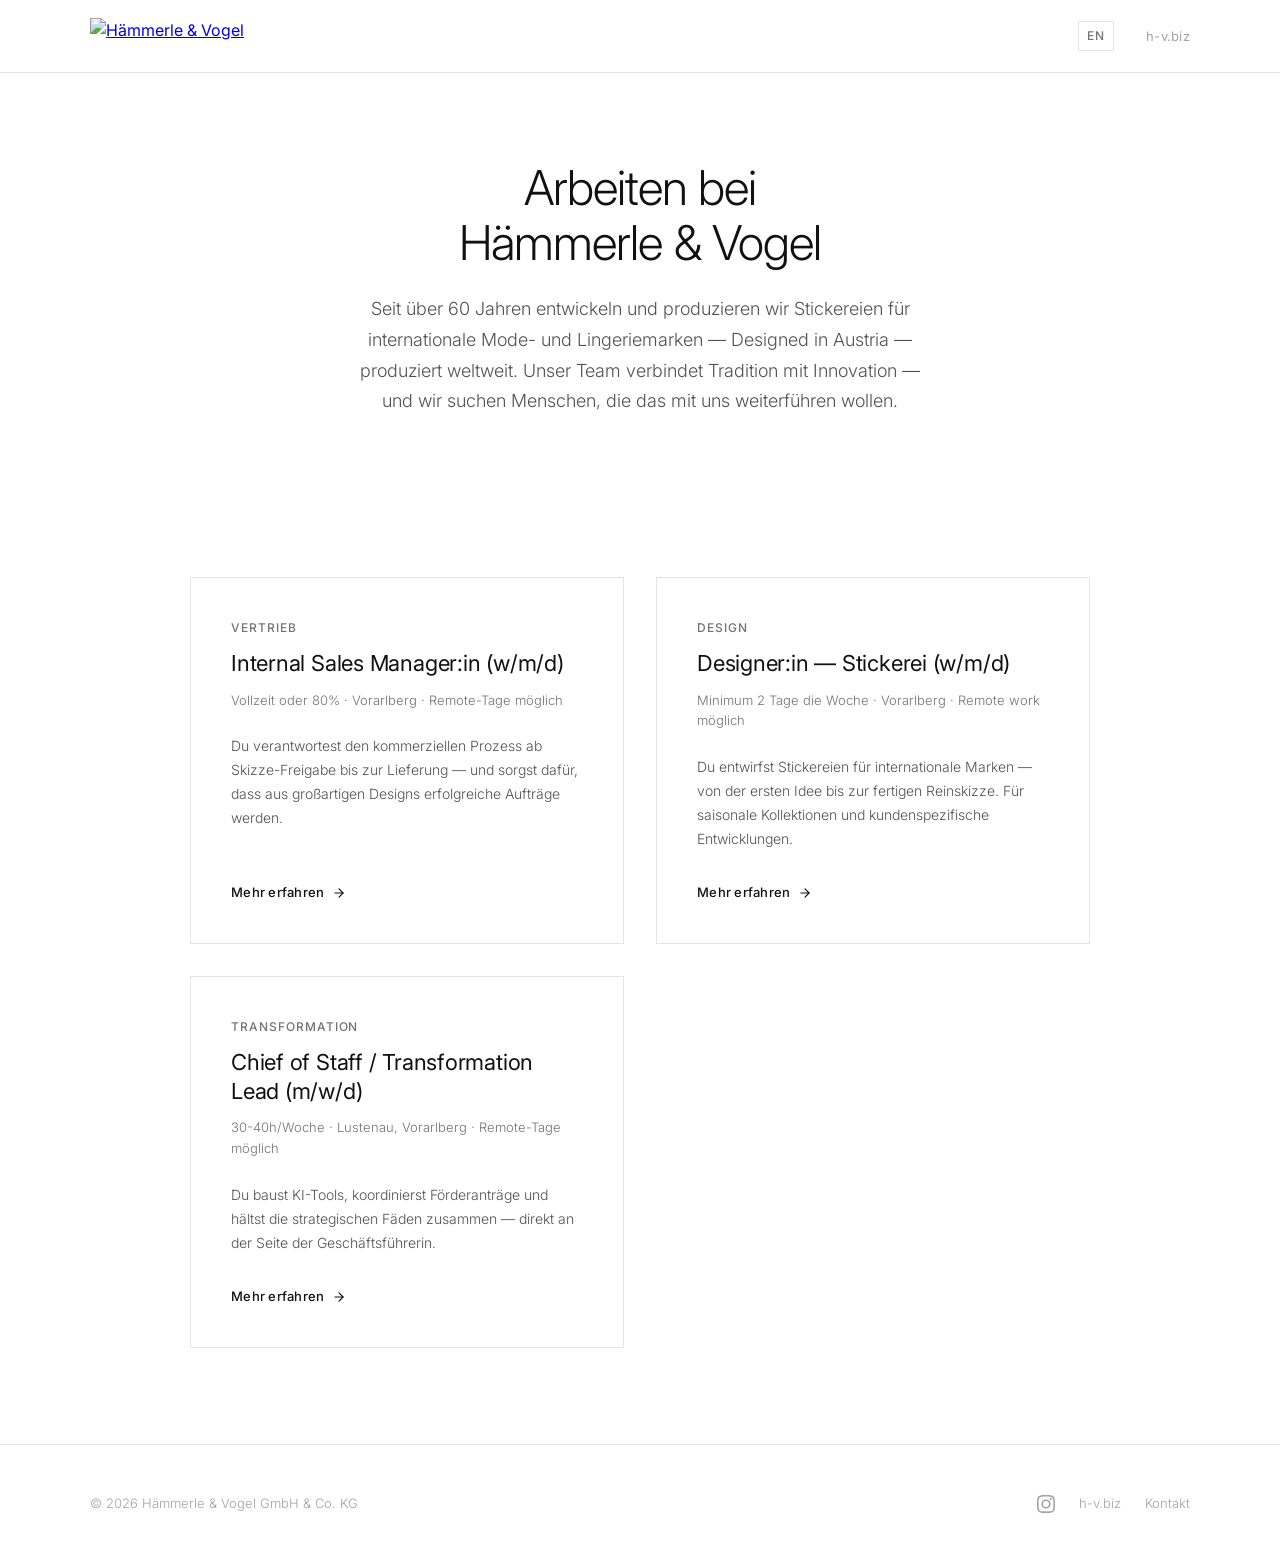
==== index.html @ c1deccae "Add Chief of Staff / Transformation Lead role (DE + EN) New role page for CoS position with full job" ====
<!DOCTYPE html>
<html lang="de">
<head>
  <meta charset="UTF-8">
  <meta name="viewport" content="width=device-width, initial-scale=1.0">
  <title>Karriere — Hämmerle & Vogel</title>
  <meta name="description" content="Offene Stellen bei Hämmerle & Vogel in Vorarlberg. Stickereien für internationale Modemarken.">
  <meta property="og:title" content="Karriere — Hämmerle & Vogel">
  <meta property="og:description" content="Stickereien für internationale Mode- und Lingeriemarken — Designed in Austria, produziert weltweit. Wir suchen Verstärkung.">
  <meta property="og:type" content="website">
  <meta property="og:url" content="https://career-hv.vercel.app/">
  <meta property="og:image" content="https://career-hv.vercel.app/og-image.png">
  <meta property="og:image:width" content="1200">
  <meta property="og:image:height" content="630">
  <meta name="twitter:card" content="summary_large_image">
  <link rel="icon" href="favicon.svg" type="image/svg+xml">
  <link rel="preconnect" href="https://fonts.googleapis.com">
  <link rel="preconnect" href="https://fonts.gstatic.com" crossorigin>
  <link href="https://fonts.googleapis.com/css2?family=Inter:wght@300;400;500;600&display=swap" rel="stylesheet">
  <link rel="stylesheet" href="style.css">
</head>
<body>

  <nav>
    <div class="nav-inner">
      <a href="index.html" class="logo">
        <img src="https://images.squarespace-cdn.com/content/v1/5a98693a266c07ce3d9a04ee/1521061264012-9QPG0A5AFNEHO2R7N0CA/hvlogo.png" alt="Hämmerle & Vogel">
      </a>
      <div class="nav-links">
        <a href="en/index.html" class="lang-toggle">EN</a>
        <a href="https://www.h-v.biz" class="back-link">h-v.biz</a>
      </div>
    </div>
  </nav>

  <section class="hero">
    <h1>Arbeiten bei<br>Hämmerle & Vogel</h1>
    <p>Seit über 60 Jahren entwickeln und produzieren wir Stickereien für internationale Mode- und Lingeriemarken — Designed in Austria — produziert weltweit. Unser Team verbindet Tradition mit Innovation — und wir suchen Menschen, die das mit uns weiterführen wollen.</p>
  </section>

  <section class="roles">
    <div class="roles-inner">

      <a href="internal-sales.html" class="role-card">
        <div class="job-tag">Vertrieb</div>
        <h2>Internal Sales Manager:in (w/m/d)</h2>
        <div class="role-meta">Vollzeit oder 80% · Vorarlberg · Remote-Tage möglich</div>
        <div class="role-teaser">Du verantwortest den kommerziellen Prozess ab Skizze-Freigabe bis zur Lieferung — und sorgst dafür, dass aus großartigen Designs erfolgreiche Aufträge werden.</div>
        <div class="card-link">
          Mehr erfahren
          <svg viewBox="0 0 24 24" fill="none" stroke="currentColor" stroke-width="2" stroke-linecap="round" stroke-linejoin="round"><path d="M5 12h14"/><path d="m12 5 7 7-7 7"/></svg>
        </div>
      </a>

      <a href="design.html" class="role-card">
        <div class="job-tag">Design</div>
        <h2>Designer:in — Stickerei (w/m/d)</h2>
        <div class="role-meta">Minimum 2 Tage die Woche · Vorarlberg · Remote work möglich</div>
        <div class="role-teaser">Du entwirfst Stickereien für internationale Marken — von der ersten Idee bis zur fertigen Reinskizze. Für saisonale Kollektionen und kundenspezifische Entwicklungen.</div>
        <div class="card-link">
          Mehr erfahren
          <svg viewBox="0 0 24 24" fill="none" stroke="currentColor" stroke-width="2" stroke-linecap="round" stroke-linejoin="round"><path d="M5 12h14"/><path d="m12 5 7 7-7 7"/></svg>
        </div>
      </a>

      <a href="cos.html" class="role-card">
        <div class="job-tag">Transformation</div>
        <h2>Chief of Staff / Transformation Lead (m/w/d)</h2>
        <div class="role-meta">30-40h/Woche · Lustenau, Vorarlberg · Remote-Tage möglich</div>
        <div class="role-teaser">Du baust KI-Tools, koordinierst Förderanträge und hältst die strategischen Fäden zusammen — direkt an der Seite der Geschäftsführerin.</div>
        <div class="card-link">
          Mehr erfahren
          <svg viewBox="0 0 24 24" fill="none" stroke="currentColor" stroke-width="2" stroke-linecap="round" stroke-linejoin="round"><path d="M5 12h14"/><path d="m12 5 7 7-7 7"/></svg>
        </div>
      </a>

    </div>
  </section>

  <footer>
    <div class="footer-inner">
      <div class="footer-left">&copy; 2026 Hämmerle & Vogel GmbH & Co. KG</div>
      <div class="footer-links">
        <a href="https://www.instagram.com/haemmerleandvogel/" target="_blank" rel="noopener" aria-label="Instagram">
          <svg viewBox="0 0 24 24" xmlns="http://www.w3.org/2000/svg"><path fill="currentColor" d="M12 2.163c3.204 0 3.584.012 4.85.07 3.252.148 4.771 1.691 4.919 4.919.058 1.265.069 1.645.069 4.849 0 3.205-.012 3.584-.069 4.849-.149 3.225-1.664 4.771-4.919 4.919-1.266.058-1.644.07-4.85.07-3.204 0-3.584-.012-4.849-.07-3.26-.149-4.771-1.699-4.919-4.92-.058-1.265-.07-1.644-.07-4.849 0-3.204.013-3.583.07-4.849.149-3.227 1.664-4.771 4.919-4.919 1.266-.057 1.645-.069 4.849-.069zM12 0C8.741 0 8.333.014 7.053.072 2.695.272.273 2.69.073 7.052.014 8.333 0 8.741 0 12c0 3.259.014 3.668.072 4.948.2 4.358 2.618 6.78 6.98 6.98C8.333 23.986 8.741 24 12 24c3.259 0 3.668-.014 4.948-.072 4.354-.2 6.782-2.618 6.979-6.98.059-1.28.073-1.689.073-4.948 0-3.259-.014-3.667-.072-4.947-.196-4.354-2.617-6.78-6.979-6.98C15.668.014 15.259 0 12 0zm0 5.838a6.162 6.162 0 100 12.324 6.162 6.162 0 000-12.324zM12 16a4 4 0 110-8 4 4 0 010 8zm6.406-11.845a1.44 1.44 0 100 2.881 1.44 1.44 0 000-2.881z"/></svg>
        </a>
        <a href="https://www.h-v.biz">h-v.biz</a>
        <a href="mailto:lara.haemmerle@h-v.biz">Kontakt</a>
      </div>
    </div>
  </footer>

</body>
</html>
---- style.css ----
*, *::before, *::after { margin: 0; padding: 0; box-sizing: border-box; }

:root {
  --black: #111111;
  --white: #ffffff;
  --gray-50: #fafafa;
  --gray-100: #f5f5f5;
  --gray-200: #e5e5e5;
  --gray-400: #a3a3a3;
  --gray-500: #737373;
  --gray-600: #525252;
  --gray-800: #262626;
}

html { scroll-behavior: smooth; }

body {
  font-family: 'Inter', -apple-system, BlinkMacSystemFont, sans-serif;
  color: var(--black);
  background: var(--white);
  line-height: 1.6;
  -webkit-font-smoothing: antialiased;
}

/* --- NAV --- */
nav {
  position: fixed;
  top: 0;
  width: 100%;
  background: rgba(255,255,255,0.95);
  backdrop-filter: blur(10px);
  -webkit-backdrop-filter: blur(10px);
  border-bottom: 1px solid var(--gray-200);
  z-index: 100;
  padding: 0 2rem;
}
.nav-inner {
  max-width: 1100px;
  margin: 0 auto;
  display: flex;
  align-items: center;
  justify-content: space-between;
  height: 72px;
}
.logo img {
  height: 36px;
  display: block;
}
.nav-links { display: flex; gap: 2rem; align-items: center; }
.nav-links a {
  text-decoration: none;
  color: var(--gray-600);
  font-size: 0.875rem;
  font-weight: 400;
  letter-spacing: 0.02em;
  transition: color 0.2s;
}
.nav-links a:hover { color: var(--black); }
.nav-links a.back-link {
  color: var(--gray-400);
  font-size: 0.8125rem;
}
.nav-links a.lang-toggle {
  font-size: 0.75rem;
  font-weight: 500;
  letter-spacing: 0.08em;
  color: var(--gray-500);
  border: 1px solid var(--gray-200);
  padding: 0.25rem 0.5rem;
  transition: border-color 0.2s, color 0.2s;
}
.nav-links a.lang-toggle:hover {
  border-color: var(--gray-400);
  color: var(--black);
}

/* --- HERO --- */
.hero {
  padding: 10rem 2rem 6rem;
  text-align: center;
  background: var(--white);
}
.hero h1 {
  font-size: 3rem;
  font-weight: 300;
  letter-spacing: -0.02em;
  margin-bottom: 1.5rem;
  line-height: 1.15;
}
.hero p {
  font-size: 1.125rem;
  color: var(--gray-600);
  max-width: 560px;
  margin: 0 auto;
  font-weight: 300;
  line-height: 1.7;
}

/* --- SECTION --- */
.section {
  padding: 5rem 2rem;
}
.section-inner {
  max-width: 800px;
  margin: 0 auto;
}
.section-divider {
  width: 100%;
  height: 1px;
  background: var(--gray-200);
  max-width: 800px;
  margin: 0 auto;
}

/* --- ROLE CARDS (landing page) --- */
.roles {
  padding: 4rem 2rem 6rem;
}
.roles-inner {
  max-width: 900px;
  margin: 0 auto;
  display: grid;
  grid-template-columns: 1fr 1fr;
  gap: 2rem;
}
.role-card {
  border: 1px solid var(--gray-200);
  padding: 2.5rem;
  text-decoration: none;
  color: inherit;
  transition: border-color 0.2s, box-shadow 0.2s;
  display: flex;
  flex-direction: column;
}
.role-card:hover {
  border-color: var(--gray-400);
  box-shadow: 0 4px 24px rgba(0,0,0,0.04);
}
.role-card .job-tag {
  display: inline-block;
  font-size: 0.75rem;
  font-weight: 500;
  letter-spacing: 0.08em;
  text-transform: uppercase;
  color: var(--gray-500);
  margin-bottom: 0.75rem;
}
.role-card h2 {
  font-size: 1.375rem;
  font-weight: 400;
  letter-spacing: -0.01em;
  margin-bottom: 0.75rem;
  line-height: 1.3;
}
.role-card .role-meta {
  font-size: 0.8125rem;
  color: var(--gray-500);
  font-weight: 300;
  margin-bottom: 1.5rem;
  line-height: 1.6;
}
.role-card .role-teaser {
  font-size: 0.875rem;
  color: var(--gray-600);
  font-weight: 300;
  line-height: 1.7;
  flex: 1;
  margin-bottom: 2rem;
}
.role-card .card-link {
  font-size: 0.8125rem;
  font-weight: 500;
  color: var(--black);
  letter-spacing: 0.02em;
  display: flex;
  align-items: center;
  gap: 0.5rem;
}
.role-card .card-link svg {
  width: 14px;
  height: 14px;
  transition: transform 0.2s;
}
.role-card:hover .card-link svg {
  transform: translateX(3px);
}

/* --- JOB DETAIL (sub-pages) --- */
.job-detail {
  padding: 8rem 2rem 2rem;
}
.job-detail-inner {
  max-width: 700px;
  margin: 0 auto;
}
.job-back {
  display: inline-flex;
  align-items: center;
  gap: 0.5rem;
  text-decoration: none;
  color: var(--gray-500);
  font-size: 0.8125rem;
  font-weight: 400;
  margin-bottom: 2.5rem;
  transition: color 0.2s;
}
.job-back:hover { color: var(--black); }
.job-back svg {
  width: 14px;
  height: 14px;
}
.job-detail .job-tag {
  display: inline-block;
  font-size: 0.75rem;
  font-weight: 500;
  letter-spacing: 0.08em;
  text-transform: uppercase;
  color: var(--gray-500);
  margin-bottom: 0.75rem;
}
.job-detail .job-title {
  font-size: 2.25rem;
  font-weight: 300;
  letter-spacing: -0.02em;
  margin-bottom: 0.75rem;
  line-height: 1.2;
}
.job-detail .job-meta {
  font-size: 0.875rem;
  color: var(--gray-500);
  font-weight: 300;
  margin-bottom: 3rem;
}
.job-detail .job-meta span + span::before {
  content: "  ·  ";
}

.job-body {
  max-width: 700px;
  margin: 0 auto;
  padding: 0 0 5rem;
}

.job-section-title {
  font-size: 0.8125rem;
  font-weight: 500;
  letter-spacing: 0.06em;
  text-transform: uppercase;
  color: var(--gray-400);
  margin-bottom: 1rem;
  margin-top: 3rem;
}
.job-section-title:first-child { margin-top: 0; }

.job-description {
  font-size: 0.9375rem;
  line-height: 1.75;
  color: var(--gray-800);
  font-weight: 300;
  margin-bottom: 1rem;
}

.job-list {
  list-style: none;
  padding: 0;
}
.job-list li {
  font-size: 0.9375rem;
  line-height: 1.75;
  color: var(--gray-800);
  font-weight: 300;
  padding-left: 1.25rem;
  position: relative;
  margin-bottom: 0.375rem;
}
.job-list li::before {
  content: "";
  position: absolute;
  left: 0;
  top: 0.75em;
  width: 4px;
  height: 4px;
  background: var(--gray-400);
  border-radius: 50%;
}

.job-closing {
  margin-top: 2rem;
  font-size: 0.95rem;
  color: var(--gray-600);
  line-height: 1.6;
}

.job-umfang {
  margin-top: 1.5rem;
  font-size: 0.95rem;
  color: var(--gray-600);
  line-height: 1.6;
}

.apply-btn {
  display: inline-block;
  margin-top: 2.5rem;
  padding: 0.875rem 2.5rem;
  background: var(--black);
  color: var(--white);
  text-decoration: none;
  font-size: 0.875rem;
  font-weight: 400;
  letter-spacing: 0.04em;
  transition: background 0.2s;
}
.apply-btn:hover {
  background: var(--gray-800);
}

/* --- COMPANY SECTION --- */
.company-section {
  background: var(--gray-50);
  padding: 5rem 2rem;
}
.company-inner {
  max-width: 800px;
  margin: 0 auto;
}
.company-section h2 {
  font-size: 1.5rem;
  font-weight: 400;
  margin-bottom: 1.5rem;
  letter-spacing: -0.01em;
}
.company-section p {
  font-size: 0.9375rem;
  line-height: 1.8;
  color: var(--gray-600);
  font-weight: 300;
  margin-bottom: 1rem;
}

/* --- FOOTER --- */
footer {
  padding: 3rem 2rem;
  border-top: 1px solid var(--gray-200);
}
.footer-inner {
  max-width: 1100px;
  margin: 0 auto;
  display: flex;
  justify-content: space-between;
  align-items: center;
}
.footer-left {
  font-size: 0.8125rem;
  color: var(--gray-400);
  font-weight: 300;
}
.footer-links {
  display: flex;
  gap: 1.5rem;
  align-items: center;
}
.footer-links a {
  color: var(--gray-400);
  text-decoration: none;
  font-size: 0.8125rem;
  font-weight: 300;
  transition: color 0.2s;
}
.footer-links a:hover { color: var(--black); }
.footer-links a svg {
  width: 18px;
  height: 18px;
  fill: currentColor;
  display: block;
}

/* --- RESPONSIVE --- */
@media (max-width: 640px) {
  .hero { padding: 8rem 1.5rem 4rem; }
  .hero h1 { font-size: 2rem; }
  .hero p { font-size: 1rem; }
  .section { padding: 3rem 1.5rem; }
  .company-section { padding: 3rem 1.5rem; }
  .roles { padding: 3rem 1.5rem 4rem; }
  .roles-inner { grid-template-columns: 1fr; }
  .job-detail { padding: 6rem 1.5rem 2rem; }
  .job-detail .job-title { font-size: 1.625rem; }
  .job-body { padding: 0 1.5rem 4rem; }
  .nav-inner { height: 60px; }
  .logo img { height: 28px; }
  .nav-links { gap: 1rem; }
  .nav-links a { font-size: 0.8125rem; }
  .footer-inner { flex-direction: column; gap: 1rem; text-align: center; }
}
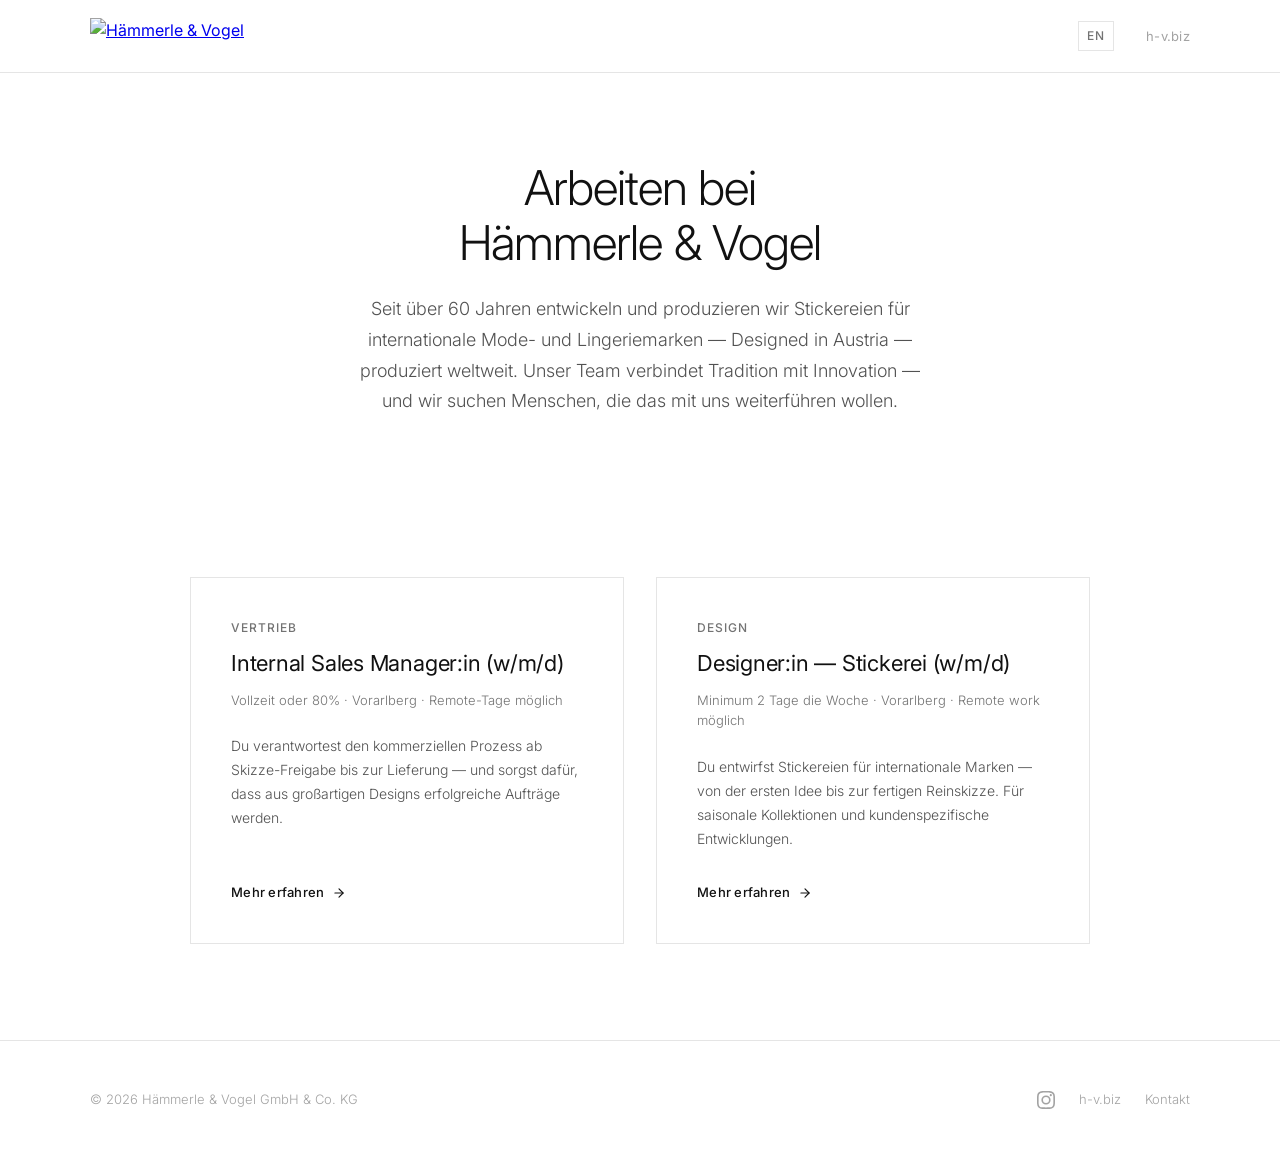
==== commit d5c3c3ef: "Remove CoS role from landing pages CoS card removed from DE and EN index pages. Role HTML files kept" ====
--- a/index.html
+++ b/index.html
@@ -63,17 +63,6 @@
         </div>
       </a>
 
-      <a href="cos.html" class="role-card">
-        <div class="job-tag">Transformation</div>
-        <h2>Chief of Staff / Transformation Lead (m/w/d)</h2>
-        <div class="role-meta">30-40h/Woche · Lustenau, Vorarlberg · Remote-Tage möglich</div>
-        <div class="role-teaser">Du baust KI-Tools, koordinierst Förderanträge und hältst die strategischen Fäden zusammen — direkt an der Seite der Geschäftsführerin.</div>
-        <div class="card-link">
-          Mehr erfahren
-          <svg viewBox="0 0 24 24" fill="none" stroke="currentColor" stroke-width="2" stroke-linecap="round" stroke-linejoin="round"><path d="M5 12h14"/><path d="m12 5 7 7-7 7"/></svg>
-        </div>
-      </a>
-
     </div>
   </section>
 
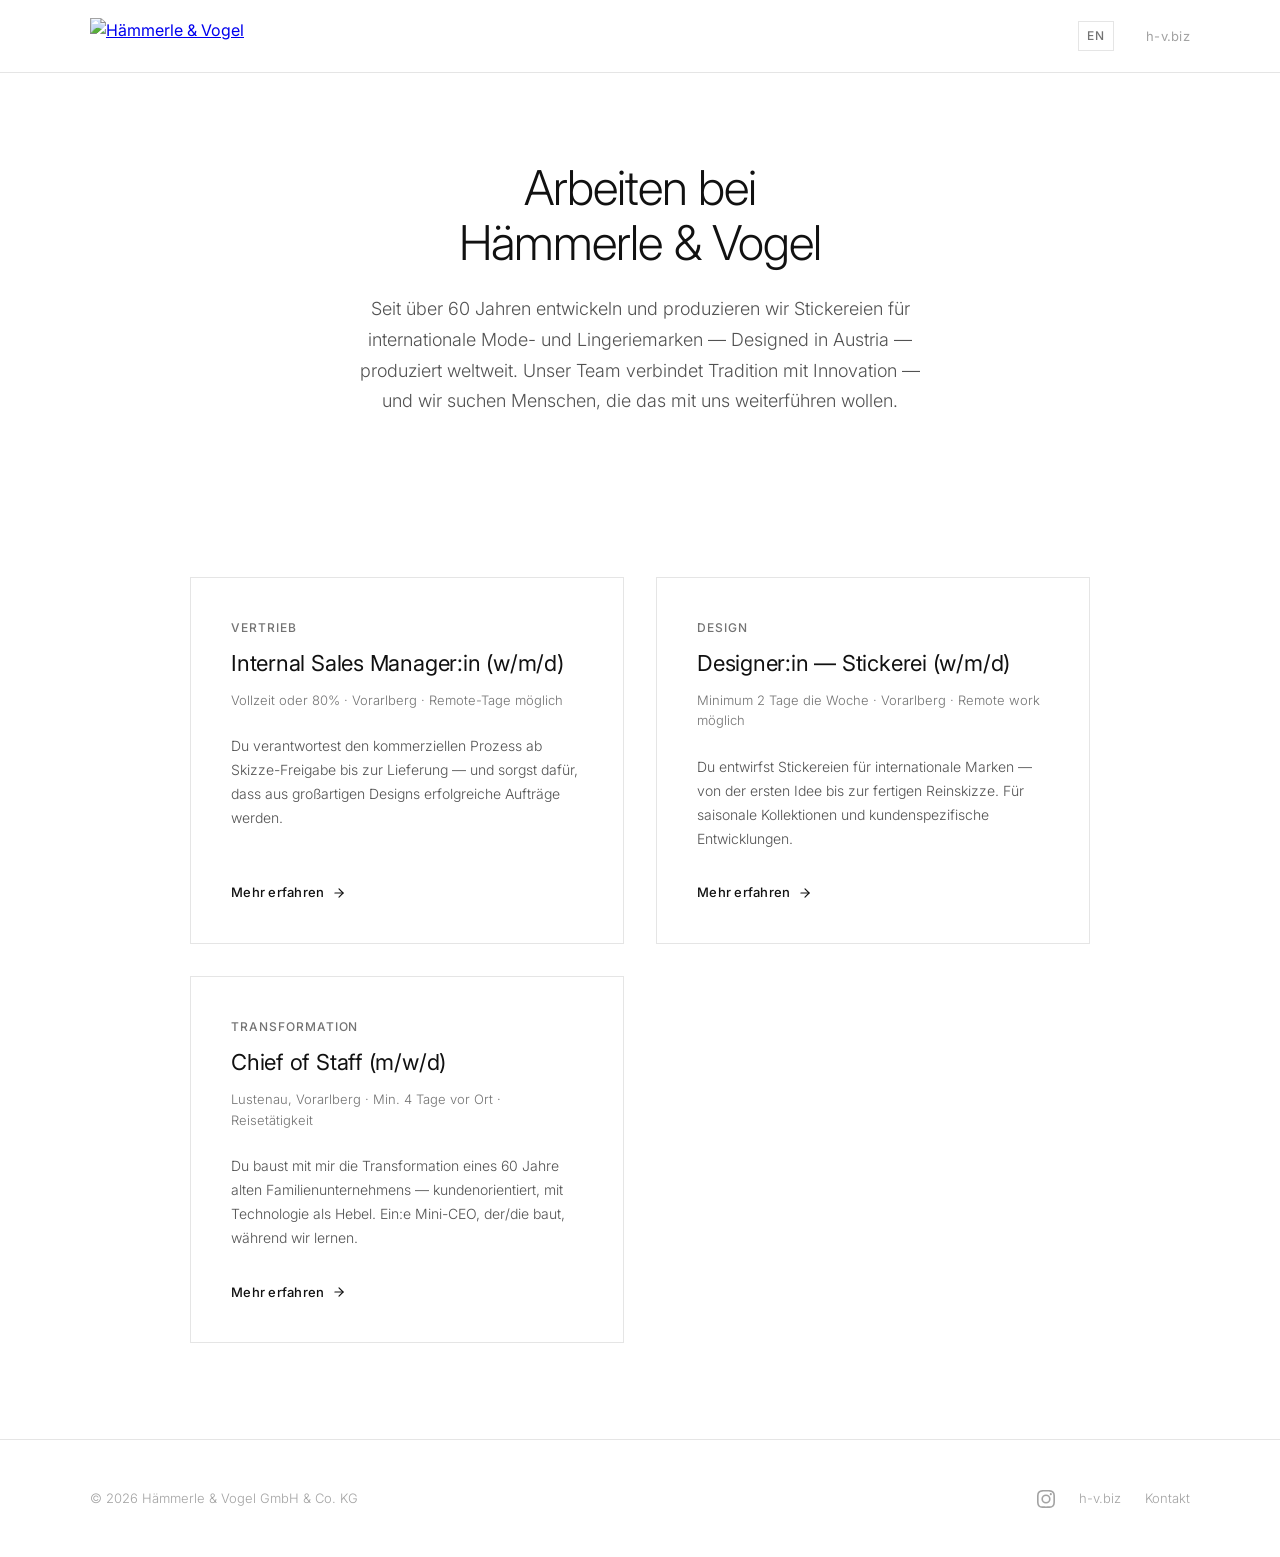
==== commit b3205b13: "Publish final CoS job ad + re-list on roster - Replace cos.html (DE) and en/cos.html (EN) with the f" ====
--- a/index.html
+++ b/index.html
@@ -63,6 +63,17 @@
         </div>
       </a>
 
+      <a href="cos.html" class="role-card">
+        <div class="job-tag">Transformation</div>
+        <h2>Chief of Staff (m/w/d)</h2>
+        <div class="role-meta">Lustenau, Vorarlberg · Min. 4 Tage vor Ort · Reisetätigkeit</div>
+        <div class="role-teaser">Du baust mit mir die Transformation eines 60 Jahre alten Familienunternehmens — kundenorientiert, mit Technologie als Hebel. Ein:e Mini-CEO, der/die baut, während wir lernen.</div>
+        <div class="card-link">
+          Mehr erfahren
+          <svg viewBox="0 0 24 24" fill="none" stroke="currentColor" stroke-width="2" stroke-linecap="round" stroke-linejoin="round"><path d="M5 12h14"/><path d="m12 5 7 7-7 7"/></svg>
+        </div>
+      </a>
+
     </div>
   </section>
 
--- a/style.css
+++ b/style.css
@@ -282,6 +282,30 @@
   height: 4px;
   background: var(--gray-400);
   border-radius: 50%;
+}
+
+.job-list-numbered {
+  list-style: none;
+  padding: 0;
+  counter-reset: step;
+}
+.job-list-numbered li {
+  font-size: 0.9375rem;
+  line-height: 1.75;
+  color: var(--gray-800);
+  font-weight: 300;
+  padding-left: 1.75rem;
+  position: relative;
+  margin-bottom: 0.375rem;
+  counter-increment: step;
+}
+.job-list-numbered li::before {
+  content: counter(step) ".";
+  position: absolute;
+  left: 0;
+  top: 0;
+  color: var(--gray-500);
+  font-weight: 500;
 }
 
 .job-closing {
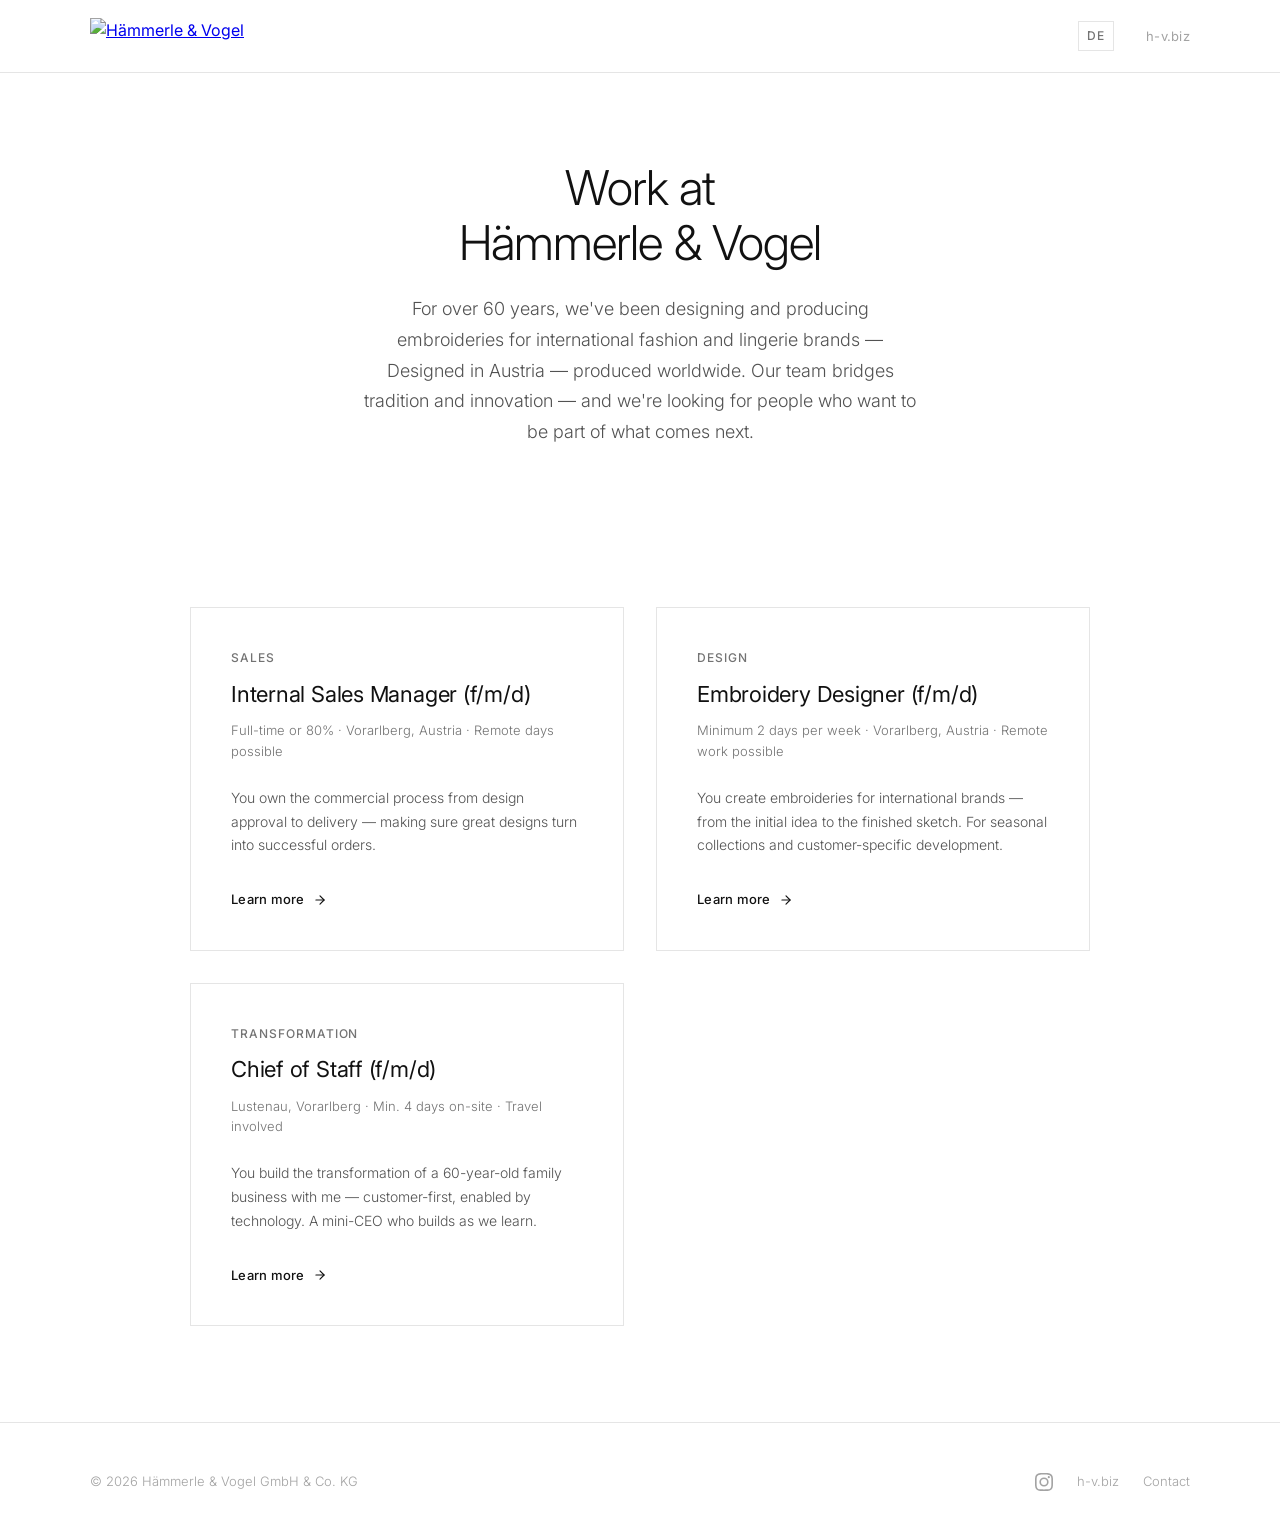
==== commit d5344600: "Make English the default language, German under /de/ - English now served at root (/, /design.html, " ====
--- a/index.html
+++ b/index.html
@@ -1,12 +1,12 @@
 <!DOCTYPE html>
-<html lang="de">
+<html lang="en">
 <head>
   <meta charset="UTF-8">
   <meta name="viewport" content="width=device-width, initial-scale=1.0">
-  <title>Karriere — Hämmerle & Vogel</title>
-  <meta name="description" content="Offene Stellen bei Hämmerle & Vogel in Vorarlberg. Stickereien für internationale Modemarken.">
-  <meta property="og:title" content="Karriere — Hämmerle & Vogel">
-  <meta property="og:description" content="Stickereien für internationale Mode- und Lingeriemarken — Designed in Austria, produziert weltweit. Wir suchen Verstärkung.">
+  <title>Careers — Hämmerle & Vogel</title>
+  <meta name="description" content="Open positions at Hämmerle & Vogel in Vorarlberg, Austria. Embroidery for international fashion brands.">
+  <meta property="og:title" content="Careers — Hämmerle & Vogel">
+  <meta property="og:description" content="Embroidery for international fashion and lingerie brands — Designed in Austria, produced worldwide. We're hiring.">
   <meta property="og:type" content="website">
   <meta property="og:url" content="https://career-hv.vercel.app/">
   <meta property="og:image" content="https://career-hv.vercel.app/og-image.png">
@@ -27,49 +27,49 @@
         <img src="https://images.squarespace-cdn.com/content/v1/5a98693a266c07ce3d9a04ee/1521061264012-9QPG0A5AFNEHO2R7N0CA/hvlogo.png" alt="Hämmerle & Vogel">
       </a>
       <div class="nav-links">
-        <a href="en/index.html" class="lang-toggle">EN</a>
+        <a href="de/index.html" class="lang-toggle">DE</a>
         <a href="https://www.h-v.biz" class="back-link">h-v.biz</a>
       </div>
     </div>
   </nav>
 
   <section class="hero">
-    <h1>Arbeiten bei<br>Hämmerle & Vogel</h1>
-    <p>Seit über 60 Jahren entwickeln und produzieren wir Stickereien für internationale Mode- und Lingeriemarken — Designed in Austria — produziert weltweit. Unser Team verbindet Tradition mit Innovation — und wir suchen Menschen, die das mit uns weiterführen wollen.</p>
+    <h1>Work at<br>Hämmerle & Vogel</h1>
+    <p>For over 60 years, we've been designing and producing embroideries for international fashion and lingerie brands — Designed in Austria — produced worldwide. Our team bridges tradition and innovation — and we're looking for people who want to be part of what comes next.</p>
   </section>
 
   <section class="roles">
     <div class="roles-inner">
 
       <a href="internal-sales.html" class="role-card">
-        <div class="job-tag">Vertrieb</div>
-        <h2>Internal Sales Manager:in (w/m/d)</h2>
-        <div class="role-meta">Vollzeit oder 80% · Vorarlberg · Remote-Tage möglich</div>
-        <div class="role-teaser">Du verantwortest den kommerziellen Prozess ab Skizze-Freigabe bis zur Lieferung — und sorgst dafür, dass aus großartigen Designs erfolgreiche Aufträge werden.</div>
+        <div class="job-tag">Sales</div>
+        <h2>Internal Sales Manager (f/m/d)</h2>
+        <div class="role-meta">Full-time or 80% · Vorarlberg, Austria · Remote days possible</div>
+        <div class="role-teaser">You own the commercial process from design approval to delivery — making sure great designs turn into successful orders.</div>
         <div class="card-link">
-          Mehr erfahren
+          Learn more
           <svg viewBox="0 0 24 24" fill="none" stroke="currentColor" stroke-width="2" stroke-linecap="round" stroke-linejoin="round"><path d="M5 12h14"/><path d="m12 5 7 7-7 7"/></svg>
         </div>
       </a>
 
       <a href="design.html" class="role-card">
         <div class="job-tag">Design</div>
-        <h2>Designer:in — Stickerei (w/m/d)</h2>
-        <div class="role-meta">Minimum 2 Tage die Woche · Vorarlberg · Remote work möglich</div>
-        <div class="role-teaser">Du entwirfst Stickereien für internationale Marken — von der ersten Idee bis zur fertigen Reinskizze. Für saisonale Kollektionen und kundenspezifische Entwicklungen.</div>
+        <h2>Embroidery Designer (f/m/d)</h2>
+        <div class="role-meta">Minimum 2 days per week · Vorarlberg, Austria · Remote work possible</div>
+        <div class="role-teaser">You create embroideries for international brands — from the initial idea to the finished sketch. For seasonal collections and customer-specific development.</div>
         <div class="card-link">
-          Mehr erfahren
+          Learn more
           <svg viewBox="0 0 24 24" fill="none" stroke="currentColor" stroke-width="2" stroke-linecap="round" stroke-linejoin="round"><path d="M5 12h14"/><path d="m12 5 7 7-7 7"/></svg>
         </div>
       </a>
 
       <a href="cos.html" class="role-card">
         <div class="job-tag">Transformation</div>
-        <h2>Chief of Staff (m/w/d)</h2>
-        <div class="role-meta">Lustenau, Vorarlberg · Min. 4 Tage vor Ort · Reisetätigkeit</div>
-        <div class="role-teaser">Du baust mit mir die Transformation eines 60 Jahre alten Familienunternehmens — kundenorientiert, mit Technologie als Hebel. Ein:e Mini-CEO, der/die baut, während wir lernen.</div>
+        <h2>Chief of Staff (f/m/d)</h2>
+        <div class="role-meta">Lustenau, Vorarlberg · Min. 4 days on-site · Travel involved</div>
+        <div class="role-teaser">You build the transformation of a 60-year-old family business with me — customer-first, enabled by technology. A mini-CEO who builds as we learn.</div>
         <div class="card-link">
-          Mehr erfahren
+          Learn more
           <svg viewBox="0 0 24 24" fill="none" stroke="currentColor" stroke-width="2" stroke-linecap="round" stroke-linejoin="round"><path d="M5 12h14"/><path d="m12 5 7 7-7 7"/></svg>
         </div>
       </a>
@@ -85,7 +85,7 @@
           <svg viewBox="0 0 24 24" xmlns="http://www.w3.org/2000/svg"><path fill="currentColor" d="M12 2.163c3.204 0 3.584.012 4.85.07 3.252.148 4.771 1.691 4.919 4.919.058 1.265.069 1.645.069 4.849 0 3.205-.012 3.584-.069 4.849-.149 3.225-1.664 4.771-4.919 4.919-1.266.058-1.644.07-4.85.07-3.204 0-3.584-.012-4.849-.07-3.26-.149-4.771-1.699-4.919-4.92-.058-1.265-.07-1.644-.07-4.849 0-3.204.013-3.583.07-4.849.149-3.227 1.664-4.771 4.919-4.919 1.266-.057 1.645-.069 4.849-.069zM12 0C8.741 0 8.333.014 7.053.072 2.695.272.273 2.69.073 7.052.014 8.333 0 8.741 0 12c0 3.259.014 3.668.072 4.948.2 4.358 2.618 6.78 6.98 6.98C8.333 23.986 8.741 24 12 24c3.259 0 3.668-.014 4.948-.072 4.354-.2 6.782-2.618 6.979-6.98.059-1.28.073-1.689.073-4.948 0-3.259-.014-3.667-.072-4.947-.196-4.354-2.617-6.78-6.979-6.98C15.668.014 15.259 0 12 0zm0 5.838a6.162 6.162 0 100 12.324 6.162 6.162 0 000-12.324zM12 16a4 4 0 110-8 4 4 0 010 8zm6.406-11.845a1.44 1.44 0 100 2.881 1.44 1.44 0 000-2.881z"/></svg>
         </a>
         <a href="https://www.h-v.biz">h-v.biz</a>
-        <a href="mailto:lara.haemmerle@h-v.biz">Kontakt</a>
+        <a href="mailto:lara.haemmerle@h-v.biz">Contact</a>
       </div>
     </div>
   </footer>
--- a/style.css
+++ b/style.css
@@ -259,6 +259,15 @@
   font-weight: 300;
   margin-bottom: 1rem;
 }
+.job-description a {
+  color: var(--black);
+  text-decoration: underline;
+  text-underline-offset: 2px;
+  text-decoration-thickness: 1px;
+  font-weight: 400;
+  transition: color 0.15s ease;
+}
+.job-description a:hover { color: var(--gray-500); }
 
 .job-list {
   list-style: none;
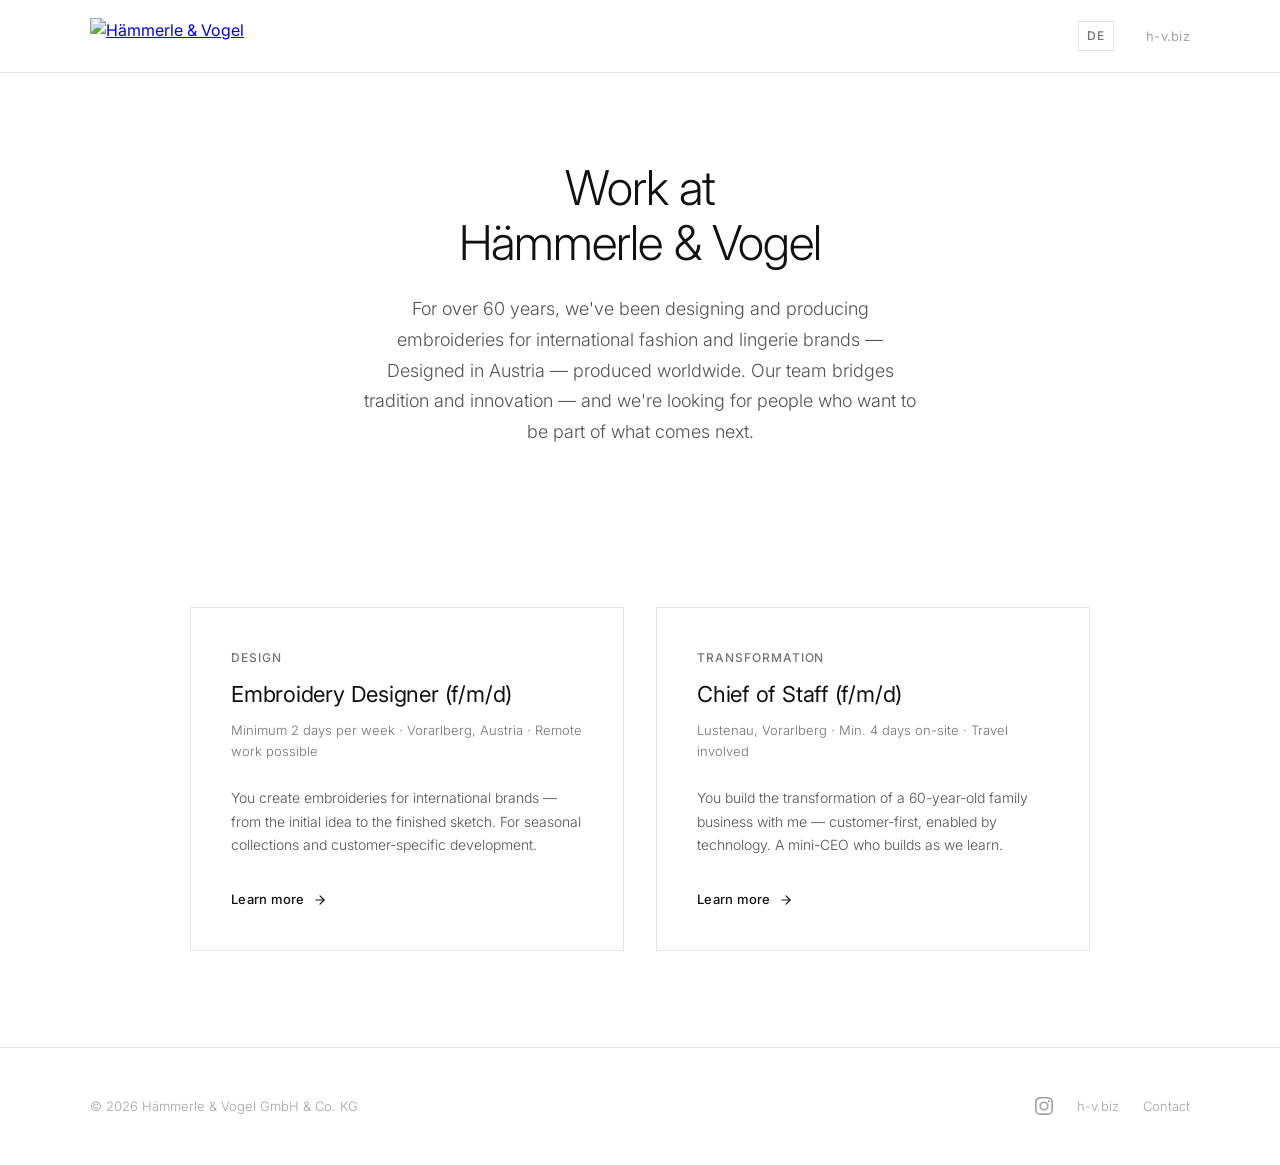
==== commit cf70e9b6: "Take Internal Sales role offline - Remove Internal Sales card from both landing pages (EN root + /de" ====
--- a/index.html
+++ b/index.html
@@ -41,17 +41,6 @@
   <section class="roles">
     <div class="roles-inner">
 
-      <a href="internal-sales.html" class="role-card">
-        <div class="job-tag">Sales</div>
-        <h2>Internal Sales Manager (f/m/d)</h2>
-        <div class="role-meta">Full-time or 80% · Vorarlberg, Austria · Remote days possible</div>
-        <div class="role-teaser">You own the commercial process from design approval to delivery — making sure great designs turn into successful orders.</div>
-        <div class="card-link">
-          Learn more
-          <svg viewBox="0 0 24 24" fill="none" stroke="currentColor" stroke-width="2" stroke-linecap="round" stroke-linejoin="round"><path d="M5 12h14"/><path d="m12 5 7 7-7 7"/></svg>
-        </div>
-      </a>
-
       <a href="design.html" class="role-card">
         <div class="job-tag">Design</div>
         <h2>Embroidery Designer (f/m/d)</h2>
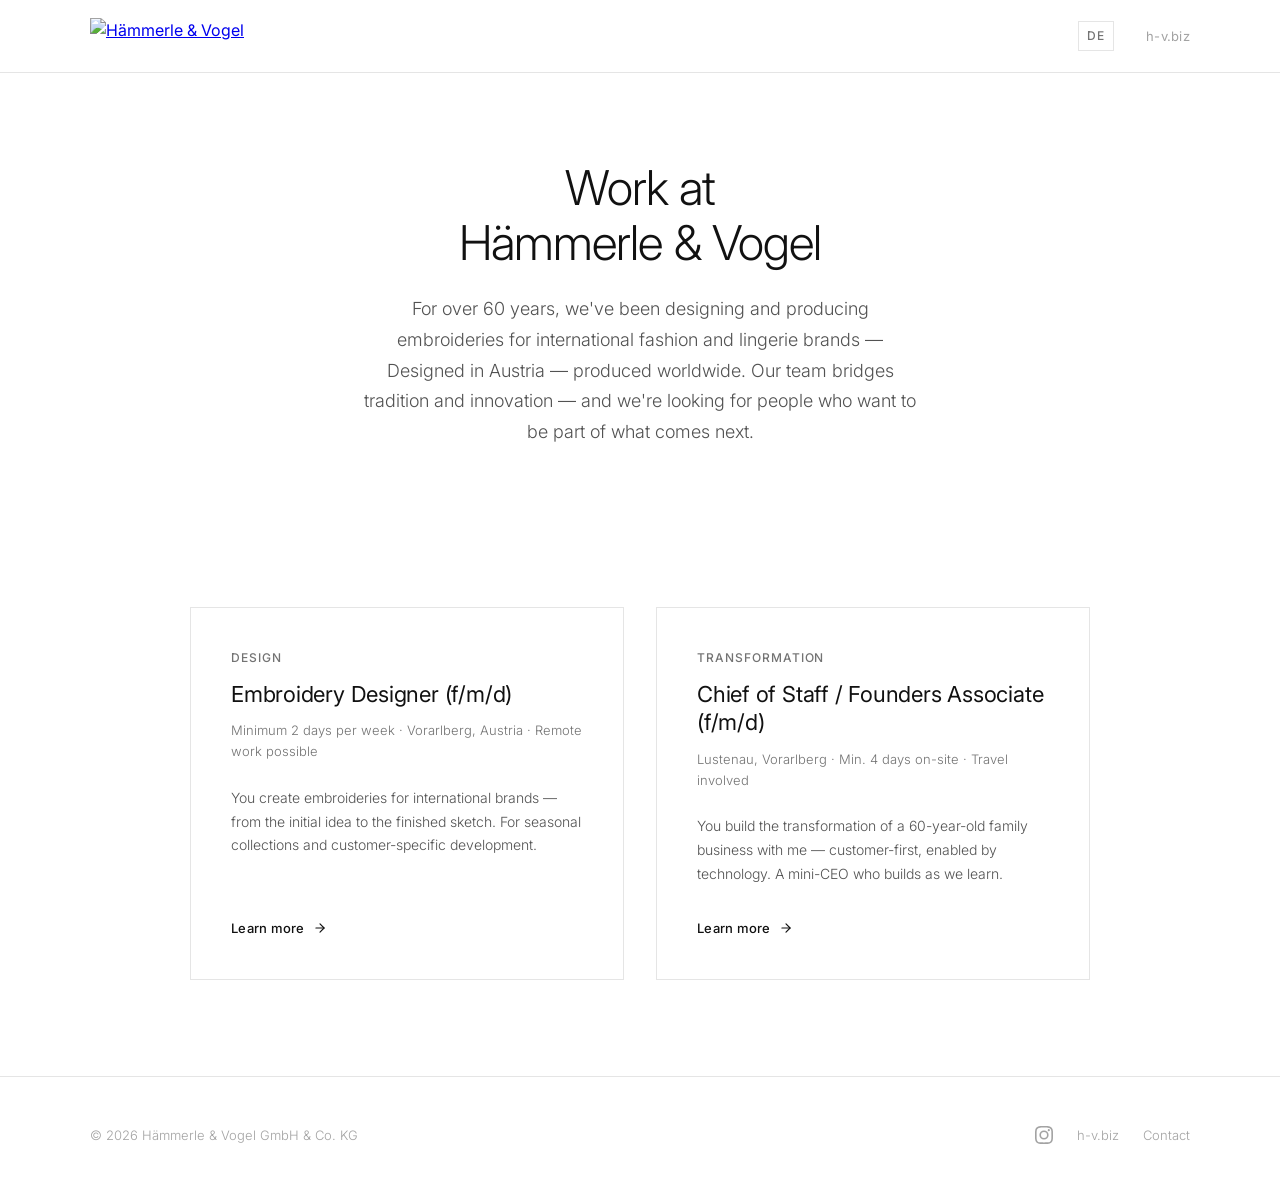
==== commit d8f425d9: "Tune CoS ad toward more junior applicants - Retitle to "Chief of Staff / Founders Associate" (page t" ====
--- a/index.html
+++ b/index.html
@@ -54,7 +54,7 @@
 
       <a href="cos.html" class="role-card">
         <div class="job-tag">Transformation</div>
-        <h2>Chief of Staff (f/m/d)</h2>
+        <h2>Chief of Staff / Founders Associate (f/m/d)</h2>
         <div class="role-meta">Lustenau, Vorarlberg · Min. 4 days on-site · Travel involved</div>
         <div class="role-teaser">You build the transformation of a 60-year-old family business with me — customer-first, enabled by technology. A mini-CEO who builds as we learn.</div>
         <div class="card-link">
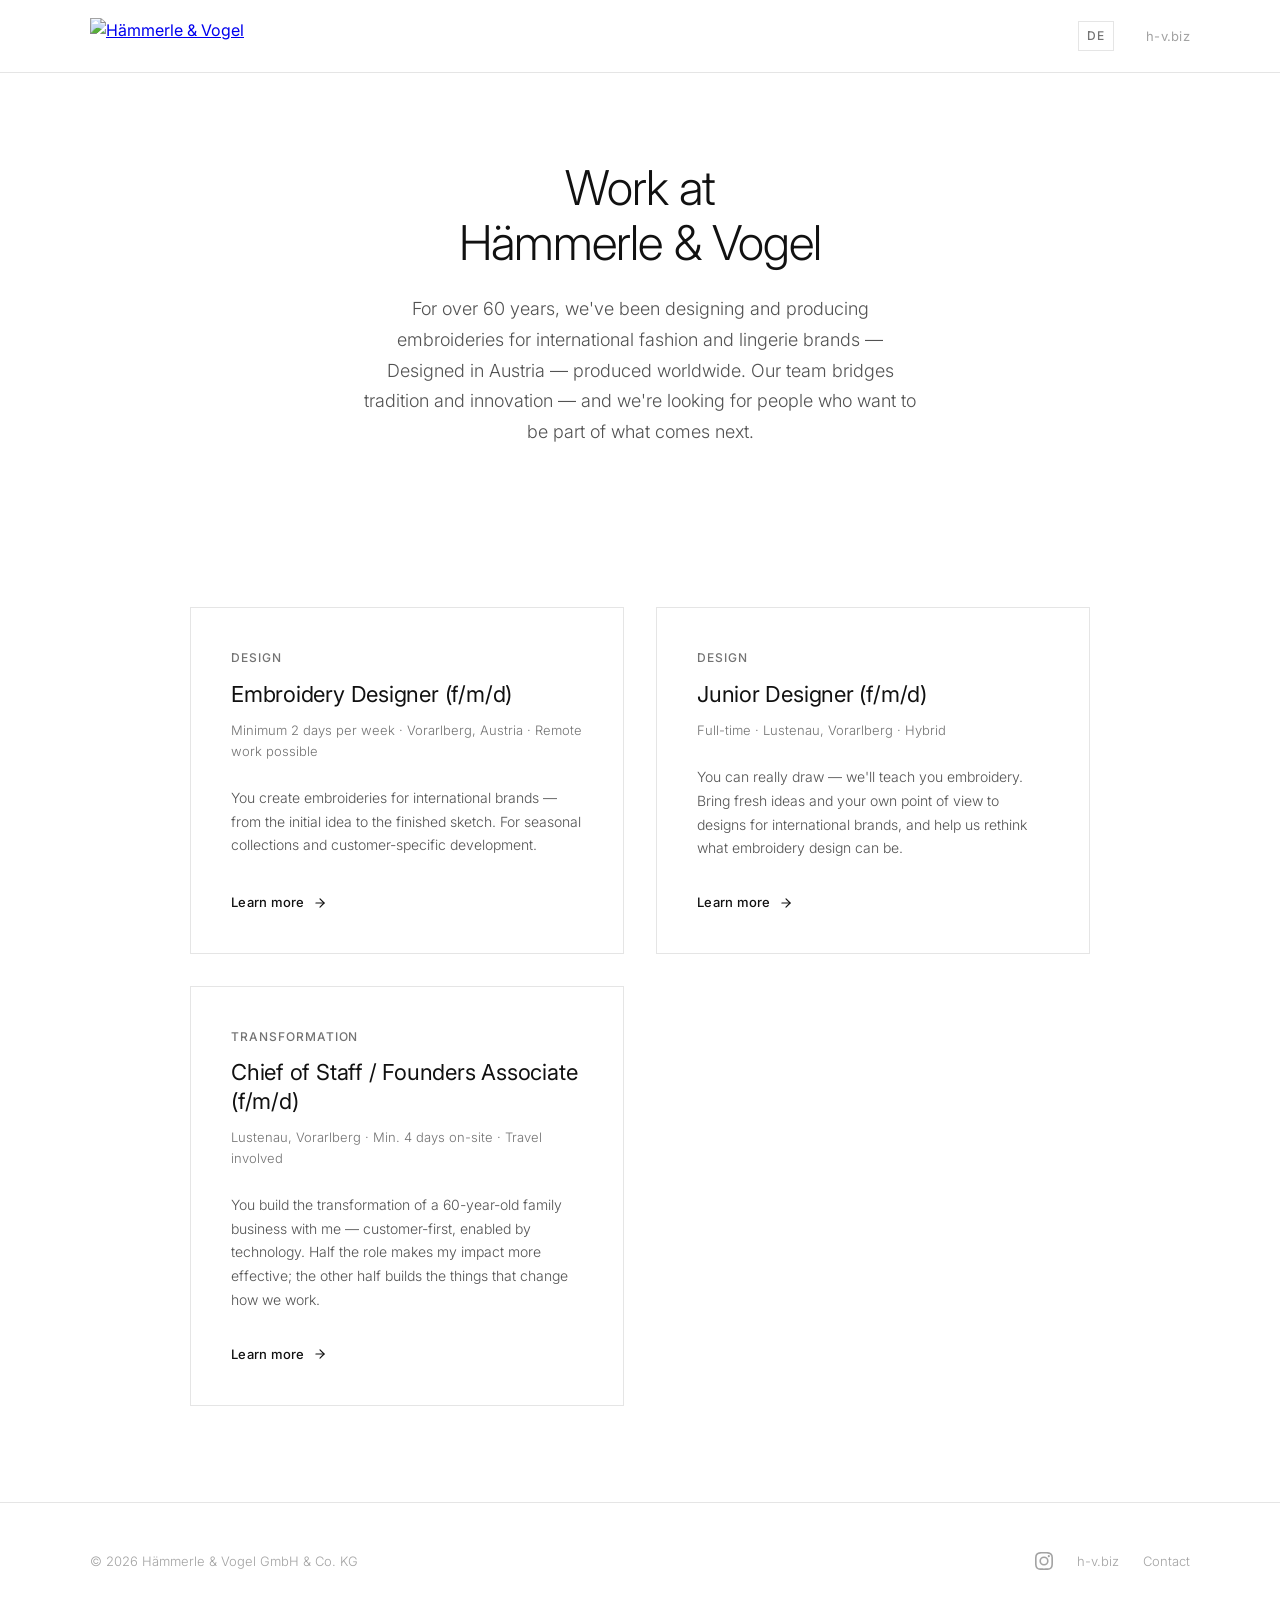
==== commit 4c21e4dd: "Add Junior Designer role; salary floors (Junior €45k, CoS €55k); drop mini-CEO line from CoS card Co" ====
--- a/index.html
+++ b/index.html
@@ -52,11 +52,22 @@
         </div>
       </a>
 
+      <a href="junior-designer.html" class="role-card">
+        <div class="job-tag">Design</div>
+        <h2>Junior Designer (f/m/d)</h2>
+        <div class="role-meta">Full-time · Lustenau, Vorarlberg · Hybrid</div>
+        <div class="role-teaser">You can really draw — we'll teach you embroidery. Bring fresh ideas and your own point of view to designs for international brands, and help us rethink what embroidery design can be.</div>
+        <div class="card-link">
+          Learn more
+          <svg viewBox="0 0 24 24" fill="none" stroke="currentColor" stroke-width="2" stroke-linecap="round" stroke-linejoin="round"><path d="M5 12h14"/><path d="m12 5 7 7-7 7"/></svg>
+        </div>
+      </a>
+
       <a href="cos.html" class="role-card">
         <div class="job-tag">Transformation</div>
         <h2>Chief of Staff / Founders Associate (f/m/d)</h2>
         <div class="role-meta">Lustenau, Vorarlberg · Min. 4 days on-site · Travel involved</div>
-        <div class="role-teaser">You build the transformation of a 60-year-old family business with me — customer-first, enabled by technology. A mini-CEO who builds as we learn.</div>
+        <div class="role-teaser">You build the transformation of a 60-year-old family business with me — customer-first, enabled by technology. Half the role makes my impact more effective; the other half builds the things that change how we work.</div>
         <div class="card-link">
           Learn more
           <svg viewBox="0 0 24 24" fill="none" stroke="currentColor" stroke-width="2" stroke-linecap="round" stroke-linejoin="round"><path d="M5 12h14"/><path d="m12 5 7 7-7 7"/></svg>
--- a/style.css
+++ b/style.css
@@ -268,6 +268,7 @@
   transition: color 0.15s ease;
 }
 .job-description a:hover { color: var(--gray-500); }
+.job-description.spaced-top { margin-top: 2.5rem; }
 
 .job-list {
   list-style: none;
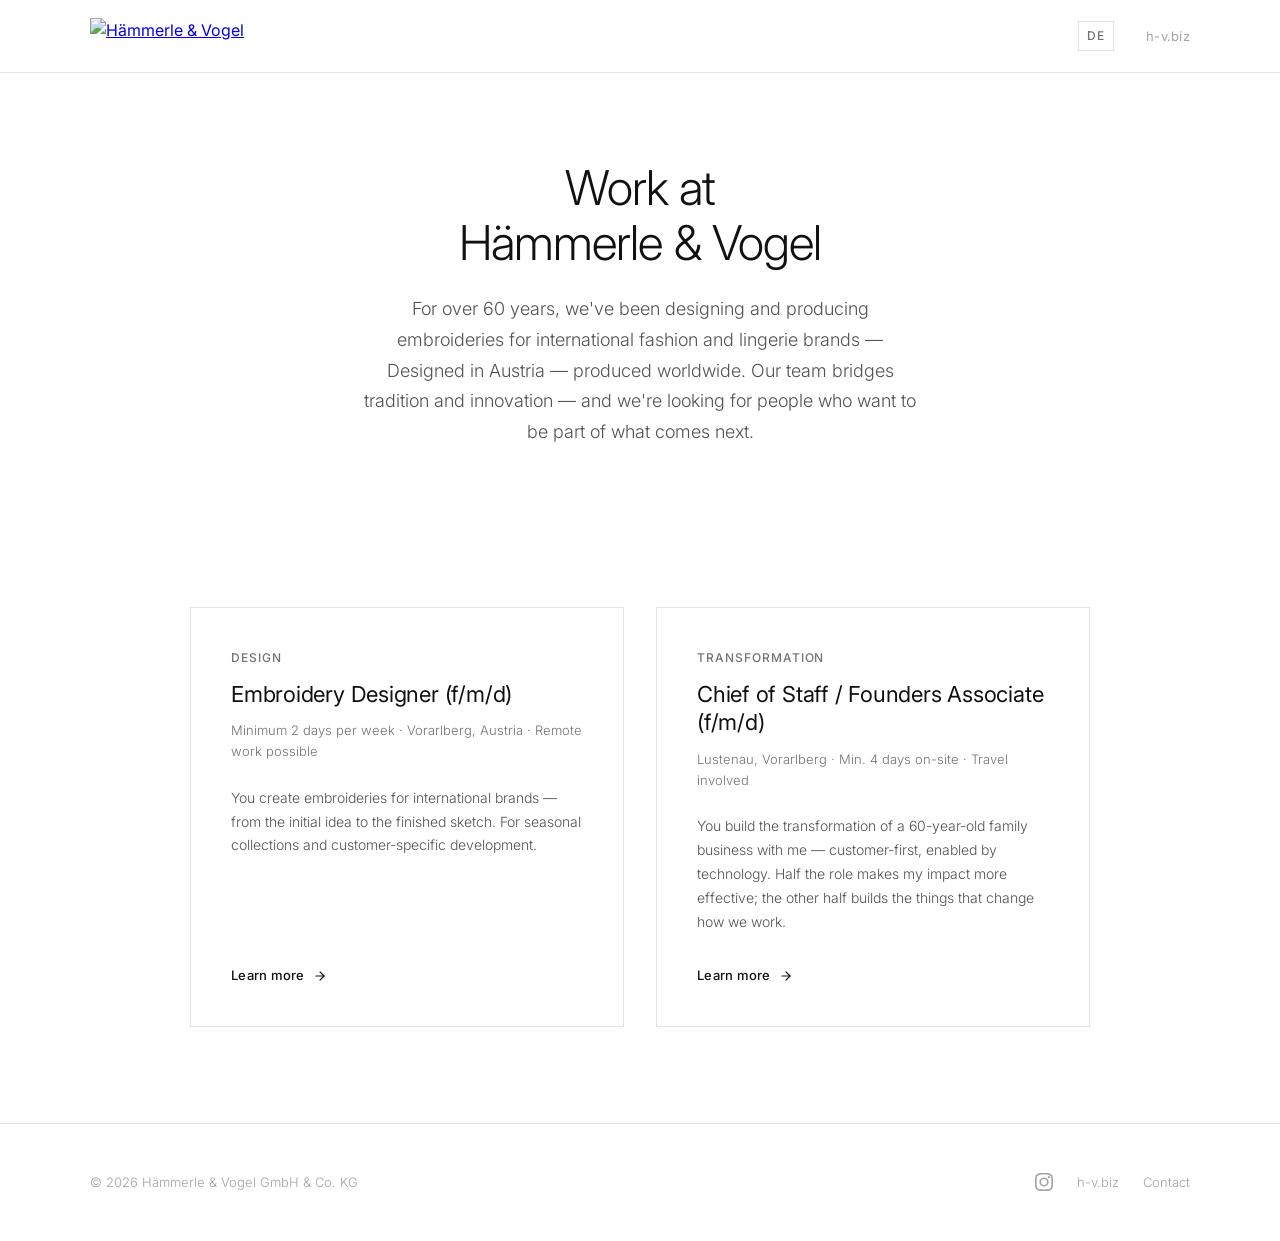
==== commit 38b0502e: "Take Junior Designer role offline - Remove Junior Designer card from landing page (EN root) - Delete" ====
--- a/index.html
+++ b/index.html
@@ -52,17 +52,6 @@
         </div>
       </a>
 
-      <a href="junior-designer.html" class="role-card">
-        <div class="job-tag">Design</div>
-        <h2>Junior Designer (f/m/d)</h2>
-        <div class="role-meta">Full-time · Lustenau, Vorarlberg · Hybrid</div>
-        <div class="role-teaser">You can really draw — we'll teach you embroidery. Bring fresh ideas and your own point of view to designs for international brands, and help us rethink what embroidery design can be.</div>
-        <div class="card-link">
-          Learn more
-          <svg viewBox="0 0 24 24" fill="none" stroke="currentColor" stroke-width="2" stroke-linecap="round" stroke-linejoin="round"><path d="M5 12h14"/><path d="m12 5 7 7-7 7"/></svg>
-        </div>
-      </a>
-
       <a href="cos.html" class="role-card">
         <div class="job-tag">Transformation</div>
         <h2>Chief of Staff / Founders Associate (f/m/d)</h2>
